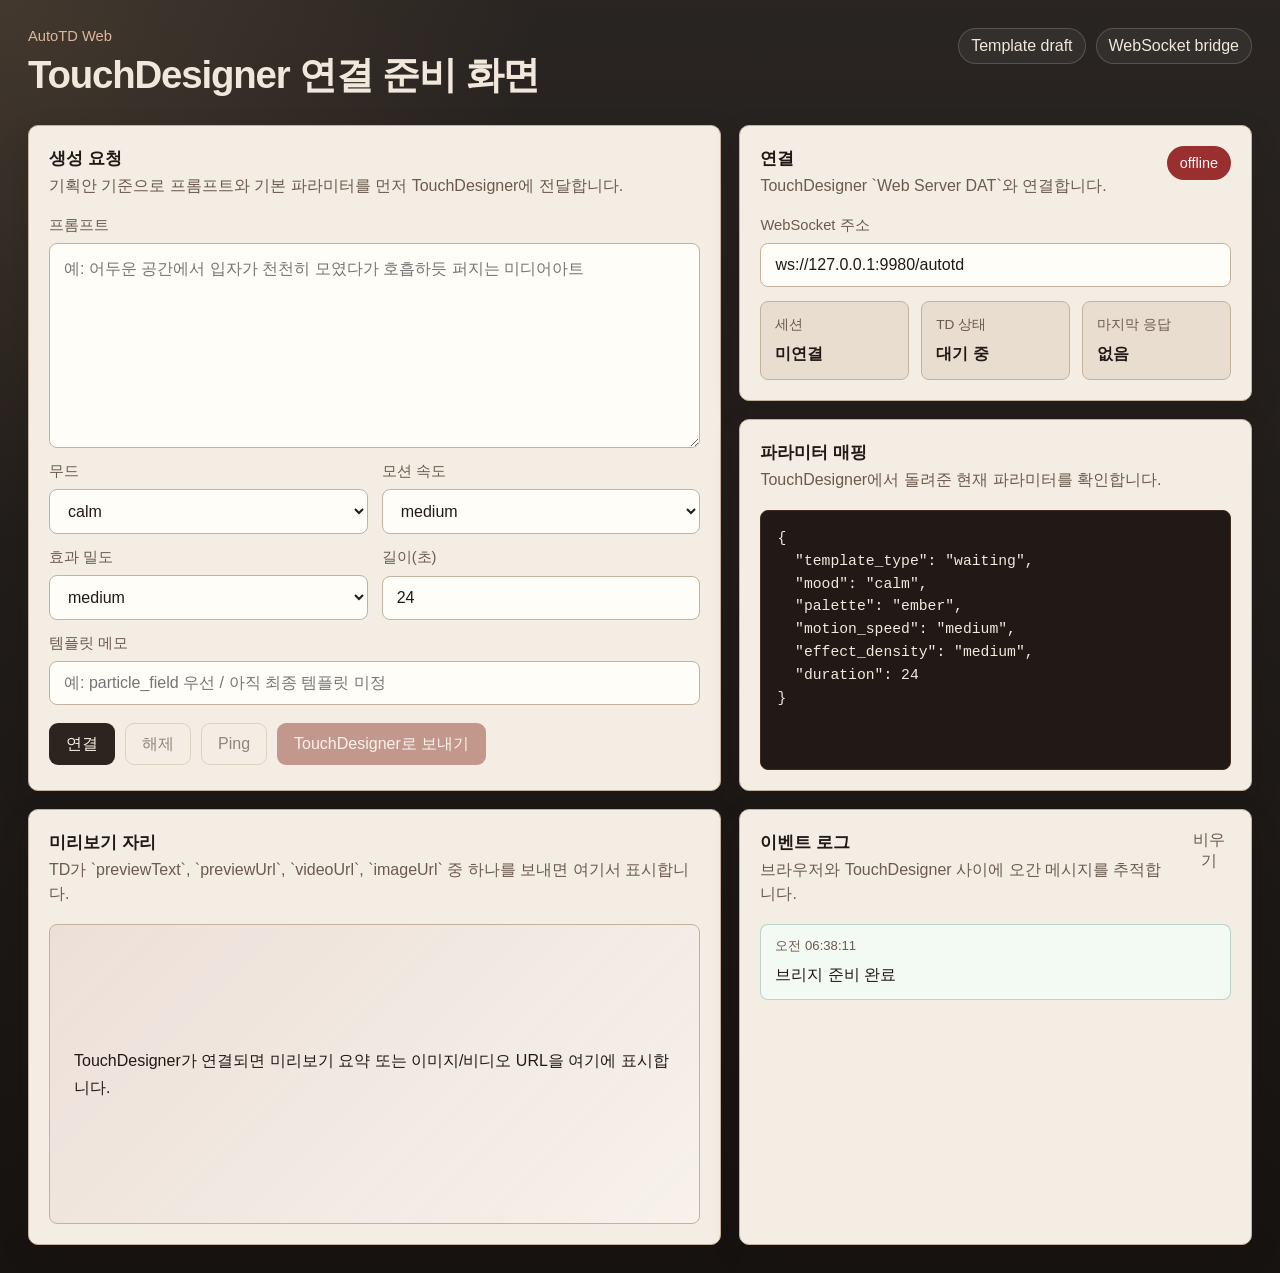
==== autotd-web-bridge/index.html @ 48a5050e "Add AutoTD web bridge and GitHub Pages workflow" ====
<!DOCTYPE html>
<html lang="ko">
<head>
  <meta charset="UTF-8">
  <meta name="viewport" content="width=device-width, initial-scale=1.0">
  <title>AutoTD Web Bridge</title>
  <link rel="stylesheet" href="./styles.css">
</head>
<body>
  <div class="app-shell">
    <header class="topbar">
      <div>
        <p class="eyeline">AutoTD Web</p>
        <h1>TouchDesigner 연결 준비 화면</h1>
      </div>
      <div class="topbar-meta">
        <span class="meta-chip">Template draft</span>
        <span class="meta-chip">WebSocket bridge</span>
      </div>
    </header>

    <main class="layout">
      <section class="panel panel-input">
        <div class="section-head">
          <div>
            <h2>생성 요청</h2>
            <p>기획안 기준으로 프롬프트와 기본 파라미터를 먼저 TouchDesigner에 전달합니다.</p>
          </div>
        </div>

        <form id="generateForm" class="stack">
          <label class="field">
            <span>프롬프트</span>
            <textarea
              id="promptInput"
              name="prompt"
              rows="7"
              placeholder="예: 어두운 공간에서 입자가 천천히 모였다가 호흡하듯 퍼지는 미디어아트"
              required
            ></textarea>
          </label>

          <div class="field-grid">
            <label class="field">
              <span>무드</span>
              <select id="moodSelect" name="mood">
                <option value="calm">calm</option>
                <option value="tense">tense</option>
                <option value="dreamlike">dreamlike</option>
                <option value="ritual">ritual</option>
              </select>
            </label>

            <label class="field">
              <span>모션 속도</span>
              <select id="motionSpeedSelect" name="motionSpeed">
                <option value="slow">slow</option>
                <option value="medium" selected>medium</option>
                <option value="fast">fast</option>
              </select>
            </label>

            <label class="field">
              <span>효과 밀도</span>
              <select id="effectDensitySelect" name="effectDensity">
                <option value="low">low</option>
                <option value="medium" selected>medium</option>
                <option value="high">high</option>
              </select>
            </label>

            <label class="field">
              <span>길이(초)</span>
              <input id="durationInput" name="duration" type="number" min="5" max="180" value="24">
            </label>
          </div>

          <label class="field">
            <span>템플릿 메모</span>
            <input
              id="templateHintInput"
              name="templateHint"
              type="text"
              placeholder="예: particle_field 우선 / 아직 최종 템플릿 미정"
            >
          </label>

          <div class="action-row">
            <button id="connectButton" type="button" class="button button-secondary">연결</button>
            <button id="disconnectButton" type="button" class="button button-ghost" disabled>해제</button>
            <button id="pingButton" type="button" class="button button-ghost" disabled>Ping</button>
            <button id="generateButton" type="submit" class="button button-primary" disabled>TouchDesigner로 보내기</button>
          </div>
        </form>
      </section>

      <section class="panel panel-connection">
        <div class="section-head">
          <div>
            <h2>연결</h2>
            <p>TouchDesigner `Web Server DAT`와 연결합니다.</p>
          </div>
          <span id="connectionBadge" class="status-badge is-offline">offline</span>
        </div>

        <div class="stack">
          <div id="deployNotice" class="deploy-note" hidden>
            GitHub Pages 배포본입니다. 이 링크는 외부 공유용 UI 데모로는 열리지만, 브라우저 보안 정책 때문에 이 페이지에서 로컬 `ws://127.0.0.1:9980` 연결은 바로 되지 않을 수 있습니다.
          </div>

          <label class="field">
            <span>WebSocket 주소</span>
            <input id="socketUrlInput" type="text" value="ws://127.0.0.1:9980/autotd">
          </label>

          <div class="status-grid">
            <article class="status-card">
              <span class="status-card-label">세션</span>
              <strong id="sessionValue">미연결</strong>
            </article>
            <article class="status-card">
              <span class="status-card-label">TD 상태</span>
              <strong id="tdStatusValue">대기 중</strong>
            </article>
            <article class="status-card">
              <span class="status-card-label">마지막 응답</span>
              <strong id="lastEventValue">없음</strong>
            </article>
          </div>
        </div>
      </section>

      <section class="panel panel-mapping">
        <div class="section-head">
          <div>
            <h2>파라미터 매핑</h2>
            <p>TouchDesigner에서 돌려준 현재 파라미터를 확인합니다.</p>
          </div>
        </div>
        <pre id="mappingOutput" class="code-block">{
  "template_type": "waiting",
  "mood": "calm",
  "palette": "ember",
  "motion_speed": "medium",
  "effect_density": "medium",
  "duration": 24
}</pre>
      </section>

      <section class="panel panel-preview">
        <div class="section-head">
          <div>
            <h2>미리보기 자리</h2>
            <p>TD가 `previewText`, `previewUrl`, `videoUrl`, `imageUrl` 중 하나를 보내면 여기서 표시합니다.</p>
          </div>
        </div>

        <div id="previewSurface" class="preview-surface">
          <div class="preview-copy">
            <strong>연결 전</strong>
            <p>TouchDesigner에서 미리보기 데이터를 보내기 전까지는 요약 텍스트가 표시됩니다.</p>
          </div>
        </div>
      </section>

      <section class="panel panel-log">
        <div class="section-head">
          <div>
            <h2>이벤트 로그</h2>
            <p>브라우저와 TouchDesigner 사이에 오간 메시지를 추적합니다.</p>
          </div>
          <button id="clearLogButton" type="button" class="text-button">비우기</button>
        </div>

        <ul id="logList" class="log-list" aria-live="polite"></ul>
      </section>
    </main>
  </div>

  <script src="./app.js"></script>
</body>
</html>
---- autotd-web-bridge/styles.css ----
:root {
  --bg: #171311;
  --bg-soft: #221b18;
  --panel: #f3ede4;
  --panel-alt: #e8ddcf;
  --line: #c5b29d;
  --line-strong: #8d735d;
  --text: #211916;
  --muted: #6d5a4d;
  --accent: #8f3d2e;
  --accent-strong: #6f2d21;
  --ok: #2f6b44;
  --warn: #8d5d1e;
  --error: #9a2f2f;
  --shadow: 0 10px 28px rgba(26, 15, 11, 0.18);
  --radius: 10px;
  --radius-tight: 8px;
  --font-ui: "Noto Sans KR", "Apple SD Gothic Neo", "Malgun Gothic", sans-serif;
  --font-mono: "Cascadia Code", "Consolas", monospace;
}

* {
  box-sizing: border-box;
}

html,
body {
  margin: 0;
  min-height: 100%;
}

body {
  background:
    linear-gradient(180deg, rgba(255, 244, 233, 0.08), rgba(255, 244, 233, 0)),
    radial-gradient(circle at top left, rgba(255, 196, 126, 0.12), transparent 30%),
    var(--bg);
  color: var(--text);
  font-family: var(--font-ui);
}

button,
input,
select,
textarea {
  font: inherit;
}

.app-shell {
  max-width: 1440px;
  margin: 0 auto;
  padding: 28px;
}

.topbar {
  display: flex;
  justify-content: space-between;
  gap: 20px;
  align-items: flex-start;
  margin-bottom: 24px;
  color: #f1e7db;
}

.topbar h1 {
  margin: 6px 0 0;
  font-size: clamp(1.7rem, 3vw, 2.7rem);
  font-weight: 700;
  letter-spacing: -0.03em;
}

.eyeline {
  margin: 0;
  color: #dcb79f;
  font-size: 0.92rem;
}

.topbar-meta {
  display: flex;
  gap: 10px;
  flex-wrap: wrap;
  justify-content: flex-end;
}

.meta-chip {
  display: inline-flex;
  align-items: center;
  min-height: 36px;
  padding: 0 12px;
  border: 1px solid rgba(241, 231, 219, 0.2);
  color: #f1e7db;
  border-radius: 999px;
  background: rgba(255, 247, 241, 0.05);
}

.layout {
  display: grid;
  grid-template-columns: 1.15fr 0.85fr;
  gap: 18px;
}

.panel {
  background: var(--panel);
  border: 1px solid var(--line);
  border-radius: var(--radius);
  box-shadow: var(--shadow);
  padding: 20px;
}

.panel-input {
  grid-row: span 2;
}

.panel-log,
.panel-preview {
  min-height: 280px;
}

.section-head {
  display: flex;
  justify-content: space-between;
  gap: 16px;
  align-items: flex-start;
  margin-bottom: 18px;
}

.section-head h2 {
  margin: 0 0 4px;
  font-size: 1.08rem;
}

.section-head p {
  margin: 0;
  color: var(--muted);
  line-height: 1.5;
}

.stack {
  display: grid;
  gap: 14px;
}

.field {
  display: grid;
  gap: 8px;
}

.field span {
  font-size: 0.92rem;
  color: var(--muted);
}

.field input,
.field select,
.field textarea {
  width: 100%;
  border: 1px solid var(--line);
  border-radius: var(--radius-tight);
  background: #fffdf8;
  color: var(--text);
  padding: 12px 14px;
  outline: none;
  transition: border-color 140ms ease, box-shadow 140ms ease, background-color 140ms ease;
}

.field textarea {
  resize: vertical;
  min-height: 180px;
  line-height: 1.6;
}

.field input:focus,
.field select:focus,
.field textarea:focus {
  border-color: var(--accent);
  box-shadow: 0 0 0 3px rgba(143, 61, 46, 0.12);
  background: #ffffff;
}

.field-grid {
  display: grid;
  grid-template-columns: repeat(2, minmax(0, 1fr));
  gap: 14px;
}

.action-row {
  display: flex;
  flex-wrap: wrap;
  gap: 10px;
  padding-top: 4px;
}

.button {
  min-height: 42px;
  padding: 0 16px;
  border-radius: 9px;
  border: 1px solid transparent;
  cursor: pointer;
  transition: background-color 140ms ease, border-color 140ms ease, color 140ms ease, opacity 140ms ease;
}

.button:disabled {
  cursor: not-allowed;
  opacity: 0.48;
}

.button-primary {
  background: var(--accent);
  color: #fff7f1;
}

.button-primary:hover:not(:disabled) {
  background: var(--accent-strong);
}

.button-secondary {
  background: #2e241f;
  color: #f8eee3;
}

.button-secondary:hover:not(:disabled) {
  background: #201915;
}

.button-ghost {
  background: transparent;
  color: var(--text);
  border-color: var(--line);
}

.button-ghost:hover:not(:disabled) {
  background: rgba(141, 115, 93, 0.08);
}

.text-button {
  border: 0;
  background: transparent;
  color: var(--muted);
  cursor: pointer;
  padding: 0;
}

.text-button:hover {
  color: var(--text);
}

.status-badge {
  display: inline-flex;
  align-items: center;
  min-height: 34px;
  padding: 0 12px;
  border-radius: 999px;
  font-size: 0.9rem;
  border: 1px solid transparent;
}

.status-badge.is-online {
  color: #f5fff7;
  background: var(--ok);
}

.status-badge.is-offline {
  color: #fff6f6;
  background: var(--error);
}

.status-badge.is-busy {
  color: #fff8ea;
  background: var(--warn);
}

.status-grid {
  display: grid;
  grid-template-columns: repeat(3, minmax(0, 1fr));
  gap: 12px;
}

.deploy-note {
  padding: 12px 14px;
  border: 1px solid rgba(141, 93, 30, 0.26);
  border-radius: var(--radius-tight);
  background: #fff7ea;
  color: #6a4f20;
  line-height: 1.55;
}

.status-card {
  padding: 14px;
  border: 1px solid var(--line);
  border-radius: var(--radius-tight);
  background: var(--panel-alt);
}

.status-card-label {
  display: block;
  color: var(--muted);
  font-size: 0.85rem;
  margin-bottom: 10px;
}

.status-card strong {
  font-size: 1rem;
}

.code-block {
  margin: 0;
  min-height: 260px;
  border-radius: var(--radius-tight);
  background: #201915;
  color: #f2e8dd;
  border: 1px solid #3f2d22;
  padding: 16px;
  overflow: auto;
  font-family: var(--font-mono);
  font-size: 0.92rem;
  line-height: 1.55;
}

.preview-surface {
  min-height: 300px;
  border: 1px solid var(--line);
  border-radius: var(--radius-tight);
  background:
    linear-gradient(135deg, rgba(143, 61, 46, 0.1), rgba(34, 27, 24, 0)),
    #f7f2eb;
  display: grid;
  place-items: center;
  overflow: hidden;
}

.preview-copy {
  max-width: 420px;
  text-align: center;
  padding: 24px;
}

.preview-copy strong {
  display: block;
  margin-bottom: 12px;
  font-size: 1.05rem;
}

.preview-copy p {
  margin: 0;
  line-height: 1.6;
  color: var(--muted);
}

.preview-media {
  width: 100%;
  height: 100%;
  object-fit: cover;
}

.preview-text {
  width: 100%;
  padding: 24px;
  color: var(--text);
  line-height: 1.7;
  white-space: pre-wrap;
}

.log-list {
  list-style: none;
  padding: 0;
  margin: 0;
  display: grid;
  gap: 10px;
  max-height: 340px;
  overflow: auto;
}

.log-item {
  border: 1px solid var(--line);
  border-radius: var(--radius-tight);
  padding: 12px 14px;
  background: #fffaf4;
}

.log-item time {
  display: block;
  color: var(--muted);
  font-size: 0.82rem;
  margin-bottom: 8px;
}

.log-item p {
  margin: 0;
  line-height: 1.5;
}

.log-item.is-error {
  border-color: rgba(154, 47, 47, 0.3);
  background: #fff3f0;
}

.log-item.is-recv {
  border-color: rgba(47, 107, 68, 0.28);
  background: #f3faf4;
}

.log-item.is-send {
  border-color: rgba(141, 93, 30, 0.28);
  background: #fff8ee;
}

@media (max-width: 1080px) {
  .layout {
    grid-template-columns: 1fr;
  }

  .panel-input {
    grid-row: auto;
  }
}

@media (max-width: 720px) {
  .app-shell {
    padding: 18px;
  }

  .topbar {
    flex-direction: column;
  }

  .field-grid,
  .status-grid {
    grid-template-columns: 1fr;
  }

  .action-row {
    flex-direction: column;
  }

  .button {
    width: 100%;
  }
}
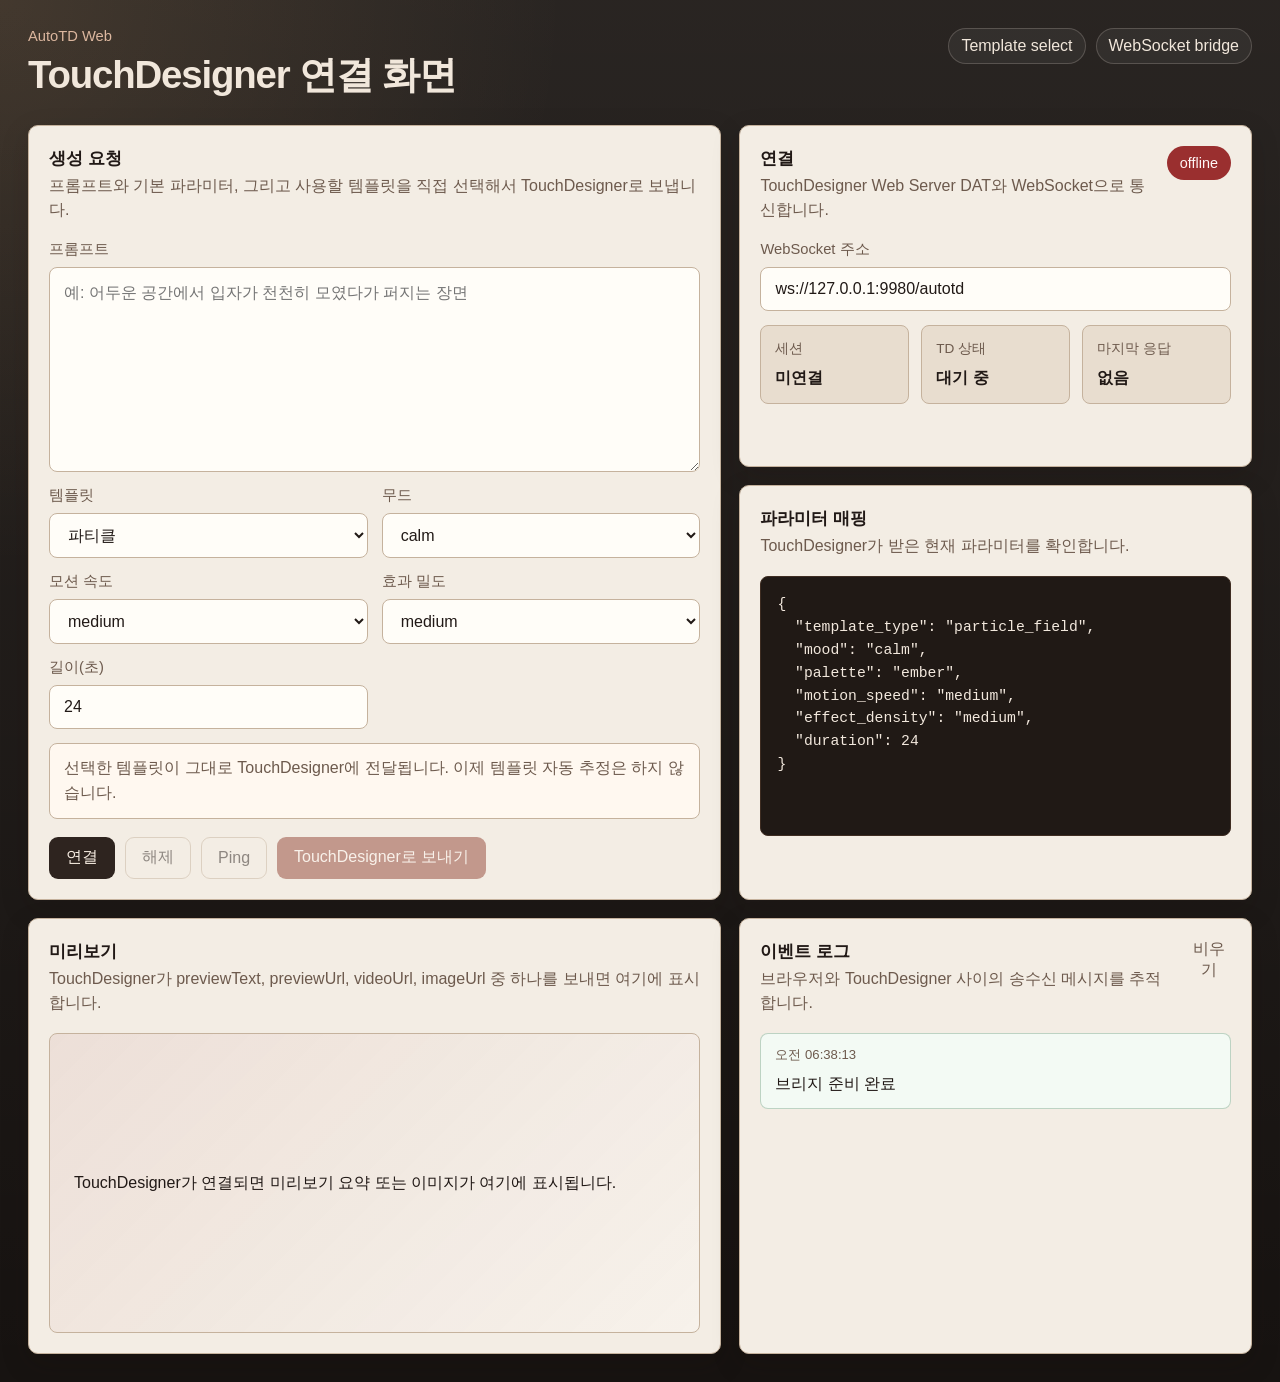
==== commit 2d32c066: "Switch AutoTD to manual template selection" ====
--- a/autotd-web-bridge/index.html
+++ b/autotd-web-bridge/index.html
@@ -11,10 +11,10 @@
     <header class="topbar">
       <div>
         <p class="eyeline">AutoTD Web</p>
-        <h1>TouchDesigner 연결 준비 화면</h1>
+        <h1>TouchDesigner 연결 화면</h1>
       </div>
       <div class="topbar-meta">
-        <span class="meta-chip">Template draft</span>
+        <span class="meta-chip">Template select</span>
         <span class="meta-chip">WebSocket bridge</span>
       </div>
     </header>
@@ -24,7 +24,7 @@
         <div class="section-head">
           <div>
             <h2>생성 요청</h2>
-            <p>기획안 기준으로 프롬프트와 기본 파라미터를 먼저 TouchDesigner에 전달합니다.</p>
+            <p>프롬프트와 기본 파라미터, 그리고 사용할 템플릿을 직접 선택해서 TouchDesigner로 보냅니다.</p>
           </div>
         </div>
 
@@ -35,12 +35,21 @@
               id="promptInput"
               name="prompt"
               rows="7"
-              placeholder="예: 어두운 공간에서 입자가 천천히 모였다가 호흡하듯 퍼지는 미디어아트"
+              placeholder="예: 어두운 공간에서 입자가 천천히 모였다가 퍼지는 장면"
               required
             ></textarea>
           </label>
 
           <div class="field-grid">
+            <label class="field">
+              <span>템플릿</span>
+              <select id="templateTypeSelect" name="templateType">
+                <option value="particle_field" selected>파티클</option>
+                <option value="feedback_trails">이미지 / 피드백</option>
+                <option value="simple_3d_scene">3D</option>
+              </select>
+            </label>
+
             <label class="field">
               <span>무드</span>
               <select id="moodSelect" name="mood">
@@ -75,15 +84,9 @@
             </label>
           </div>
 
-          <label class="field">
-            <span>템플릿 메모</span>
-            <input
-              id="templateHintInput"
-              name="templateHint"
-              type="text"
-              placeholder="예: particle_field 우선 / 아직 최종 템플릿 미정"
-            >
-          </label>
+          <div class="template-note">
+            선택한 템플릿이 그대로 TouchDesigner에 전달됩니다. 이제 템플릿 자동 추정은 하지 않습니다.
+          </div>
 
           <div class="action-row">
             <button id="connectButton" type="button" class="button button-secondary">연결</button>
@@ -98,14 +101,15 @@
         <div class="section-head">
           <div>
             <h2>연결</h2>
-            <p>TouchDesigner `Web Server DAT`와 연결합니다.</p>
+            <p>TouchDesigner Web Server DAT와 WebSocket으로 통신합니다.</p>
           </div>
           <span id="connectionBadge" class="status-badge is-offline">offline</span>
         </div>
 
         <div class="stack">
           <div id="deployNotice" class="deploy-note" hidden>
-            GitHub Pages 배포본입니다. 이 링크는 외부 공유용 UI 데모로는 열리지만, 브라우저 보안 정책 때문에 이 페이지에서 로컬 `ws://127.0.0.1:9980` 연결은 바로 되지 않을 수 있습니다.
+            이 페이지가 GitHub Pages에서 열리면, 브라우저 보안 정책 때문에 로컬의
+            <code>ws://127.0.0.1:9980</code> 에 바로 연결되지 않을 수 있습니다.
           </div>
 
           <label class="field">
@@ -134,11 +138,11 @@
         <div class="section-head">
           <div>
             <h2>파라미터 매핑</h2>
-            <p>TouchDesigner에서 돌려준 현재 파라미터를 확인합니다.</p>
+            <p>TouchDesigner가 받은 현재 파라미터를 확인합니다.</p>
           </div>
         </div>
         <pre id="mappingOutput" class="code-block">{
-  "template_type": "waiting",
+  "template_type": "particle_field",
   "mood": "calm",
   "palette": "ember",
   "motion_speed": "medium",
@@ -150,15 +154,15 @@
       <section class="panel panel-preview">
         <div class="section-head">
           <div>
-            <h2>미리보기 자리</h2>
-            <p>TD가 `previewText`, `previewUrl`, `videoUrl`, `imageUrl` 중 하나를 보내면 여기서 표시합니다.</p>
+            <h2>미리보기</h2>
+            <p>TouchDesigner가 previewText, previewUrl, videoUrl, imageUrl 중 하나를 보내면 여기에 표시합니다.</p>
           </div>
         </div>
 
         <div id="previewSurface" class="preview-surface">
           <div class="preview-copy">
-            <strong>연결 전</strong>
-            <p>TouchDesigner에서 미리보기 데이터를 보내기 전까지는 요약 텍스트가 표시됩니다.</p>
+            <strong>연결 대기</strong>
+            <p>TouchDesigner가 미리보기 데이터를 보내기 전까지는 요약 텍스트가 표시됩니다.</p>
           </div>
         </div>
       </section>
@@ -167,7 +171,7 @@
         <div class="section-head">
           <div>
             <h2>이벤트 로그</h2>
-            <p>브라우저와 TouchDesigner 사이에 오간 메시지를 추적합니다.</p>
+            <p>브라우저와 TouchDesigner 사이의 송수신 메시지를 추적합니다.</p>
           </div>
           <button id="clearLogButton" type="button" class="text-button">비우기</button>
         </div>
--- a/autotd-web-bridge/styles.css
+++ b/autotd-web-bridge/styles.css
@@ -181,6 +181,15 @@
   gap: 14px;
 }
 
+.template-note {
+  padding: 12px 14px;
+  border: 1px solid var(--line);
+  border-radius: var(--radius-tight);
+  background: #fff8f0;
+  color: var(--muted);
+  line-height: 1.55;
+}
+
 .action-row {
   display: flex;
   flex-wrap: wrap;
@@ -282,6 +291,10 @@
   line-height: 1.55;
 }
 
+.deploy-note code {
+  font-family: var(--font-mono);
+}
+
 .status-card {
   padding: 14px;
   border: 1px solid var(--line);
